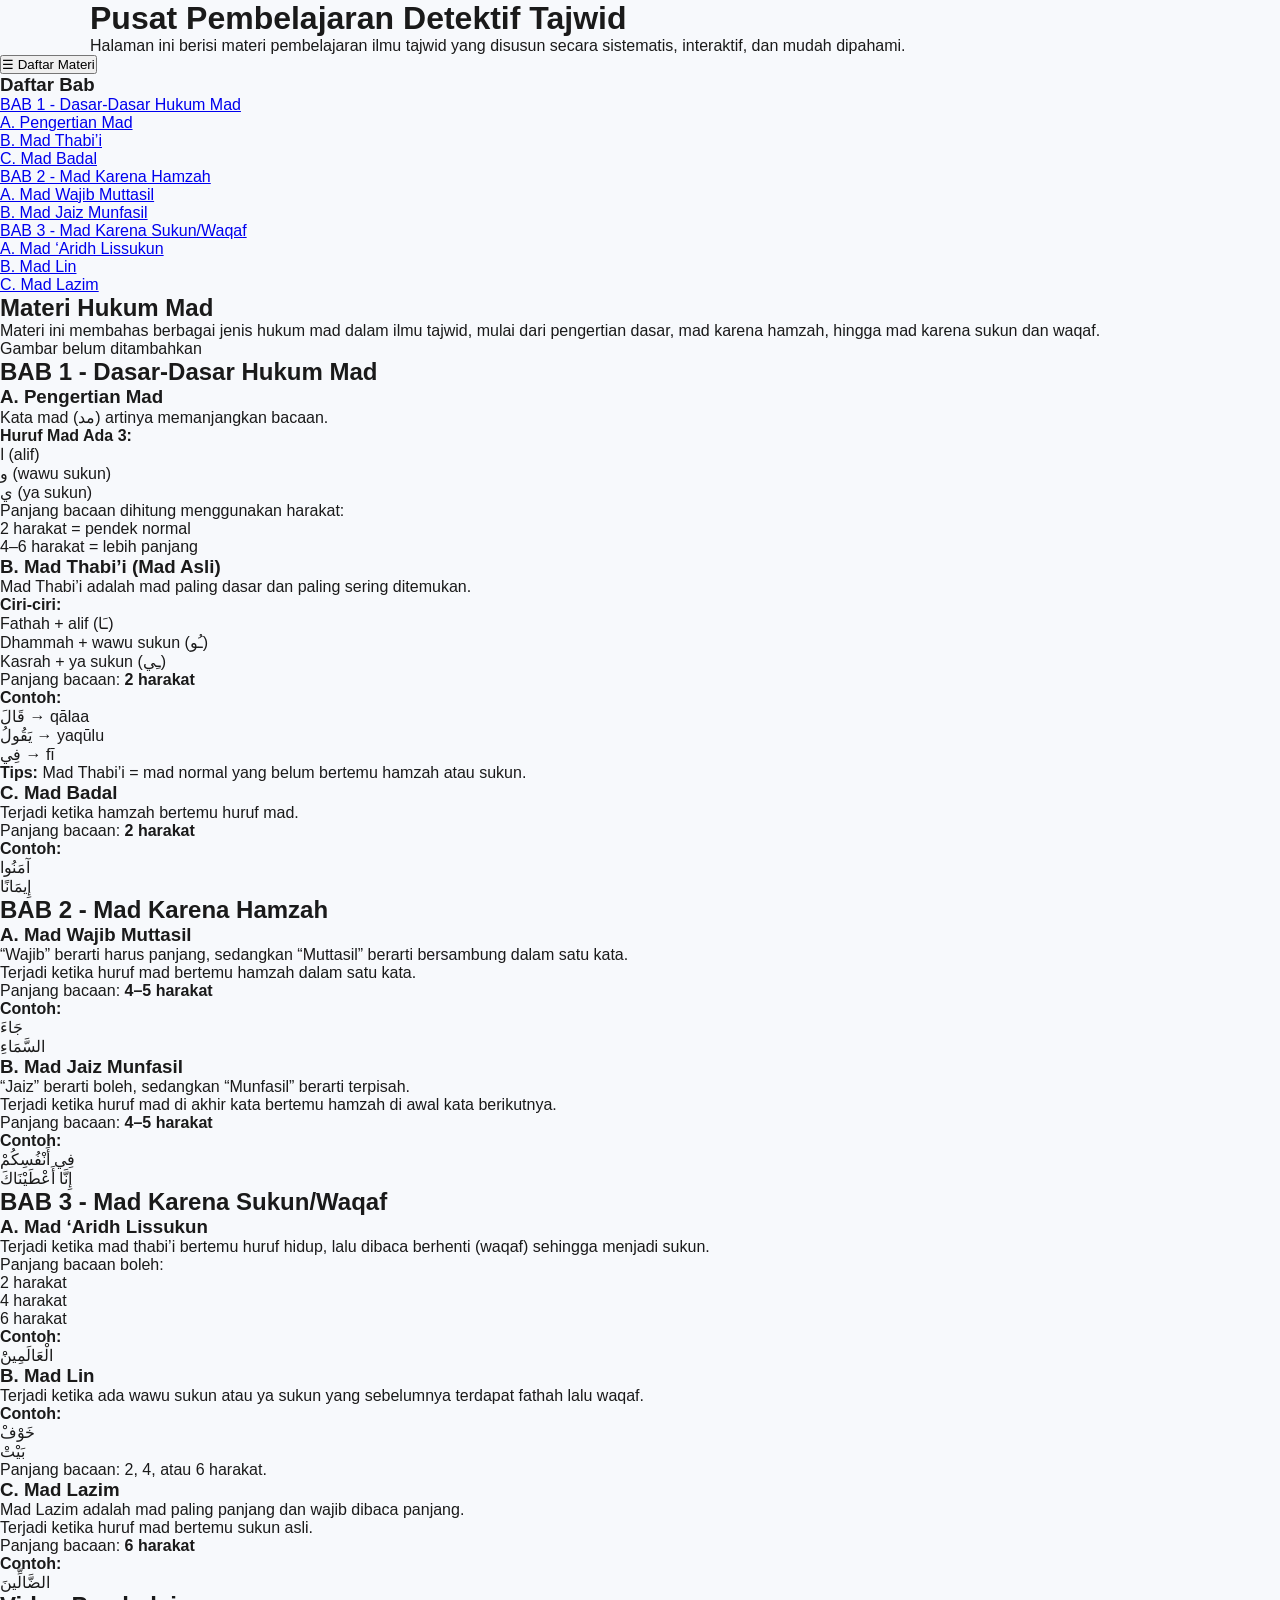
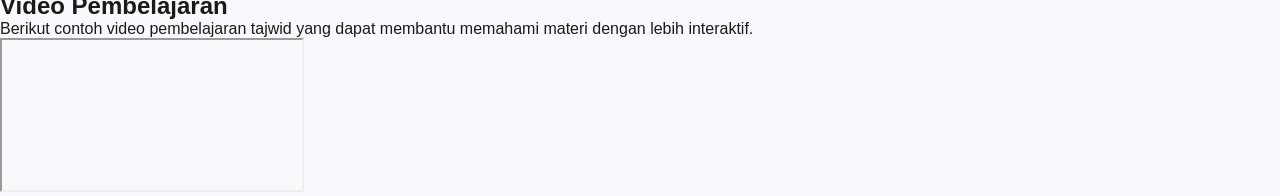
==== belajar.html @ 77e3a472 "Add files via upload" ====
<!DOCTYPE html>
<html lang="id">
<head>
    <meta charset="UTF-8">
    <meta name="viewport" content="width=device-width, initial-scale=1.0">

    <title>Pusat Pembelajaran Detektif Tajwid</title>

    <!-- Menghubungkan CSS -->
    <link rel="stylesheet" href="style.css">
</head>
<body>

<!-- ================= HEADER ================= -->
<header class="learning-header">
    <div class="container">
        <h1>Pusat Pembelajaran Detektif Tajwid</h1>
        <p>
            Halaman ini berisi materi pembelajaran ilmu tajwid yang disusun
            secara sistematis, interaktif, dan mudah dipahami.
        </p>
    </div>
</header>

<!-- ================= LAYOUT LMS ================= -->
<section class="learning-layout">

    <!-- ================= SIDEBAR ================= -->
    <aside class="sidebar" id="sidebar">

        <!-- Tombol sidebar mobile -->
        <button class="sidebar-toggle" id="sidebarToggle">
            ☰ Daftar Materi
        </button>

        <div class="sidebar-content">

            <h3>Daftar Bab</h3>

            <ul>
                <li>
                    <a href="#bab1">BAB 1 - Dasar-Dasar Hukum Mad</a>

                    <ul class="subbab">
                        <li><a href="#pengertian-mad">A. Pengertian Mad</a></li>
                        <li><a href="#mad-thabii">B. Mad Thabi’i</a></li>
                        <li><a href="#mad-badal">C. Mad Badal</a></li>
                    </ul>
                </li>

                <li>
                    <a href="#bab2">BAB 2 - Mad Karena Hamzah</a>

                    <ul class="subbab">
                        <li><a href="#mad-wajib">A. Mad Wajib Muttasil</a></li>
                        <li><a href="#mad-jaiz">B. Mad Jaiz Munfasil</a></li>
                    </ul>
                </li>

                <li>
                    <a href="#bab3">BAB 3 - Mad Karena Sukun/Waqaf</a>

                    <ul class="subbab">
                        <li><a href="#mad-aridh">A. Mad ‘Aridh Lissukun</a></li>
                        <li><a href="#mad-lin">B. Mad Lin</a></li>
                        <li><a href="#mad-lazim">C. Mad Lazim</a></li>
                    </ul>
                </li>
            </ul>

        </div>
    </aside>

    <!-- ================= KONTEN ================= -->
    <main class="learning-content">

        <!-- ================= INTRO ================= -->
        <section class="content-card">
            <h2>Materi Hukum Mad</h2>

            <p>
                Materi ini membahas berbagai jenis hukum mad dalam ilmu tajwid,
                mulai dari pengertian dasar, mad karena hamzah,
                hingga mad karena sukun dan waqaf.
            </p>

            <img
                src="https://i.ibb.co.com/tTFQFKSk/Poster-Makharijul-Huruf.png"
                alt="Belajar Huruf Hijaiyah"
                class="content-image"
                onerror="this.style.display='none'; this.nextElementSibling.style.display='flex';"
            >

            <!-- Fallback gambar -->
            <div class="image-fallback">
                Gambar belum ditambahkan
            </div>
        </section>

        <!-- ================= BAB 1 ================= -->
        <section class="content-card" id="bab1">

            <h2>BAB 1 - Dasar-Dasar Hukum Mad</h2>

            <!-- Pengertian Mad -->
            <div id="pengertian-mad">
                <h3>A. Pengertian Mad</h3>

                <p>
                    Kata mad (مد) artinya memanjangkan bacaan.
                </p>

                <h4>Huruf Mad Ada 3:</h4>

                <ul>
                    <li>ا (alif)</li>
                    <li>و (wawu sukun)</li>
                    <li>ي (ya sukun)</li>
                </ul>

                <p>
                    Panjang bacaan dihitung menggunakan harakat:
                </p>

                <ul>
                    <li>2 harakat = pendek normal</li>
                    <li>4–6 harakat = lebih panjang</li>
                </ul>
            </div>

            <!-- Mad Thabii -->
            <div id="mad-thabii">
                <h3>B. Mad Thabi’i (Mad Asli)</h3>

                <p>
                    Mad Thabi’i adalah mad paling dasar dan paling sering ditemukan.
                </p>

                <h4>Ciri-ciri:</h4>

                <ul>
                    <li>Fathah + alif (ـَا)</li>
                    <li>Dhammah + wawu sukun (ـُو)</li>
                    <li>Kasrah + ya sukun (ـِي)</li>
                </ul>

                <p>
                    Panjang bacaan: <strong>2 harakat</strong>
                </p>

                <h4>Contoh:</h4>

                <ul>
                    <li>قَالَ → qālaa</li>
                    <li>يَقُولُ → yaqūlu</li>
                    <li>فِي → fī</li>
                </ul>

                <div class="note-box">
                    <strong>Tips:</strong>
                    Mad Thabi’i = mad normal yang belum bertemu hamzah atau sukun.
                </div>
            </div>

            <!-- Mad Badal -->
            <div id="mad-badal">
                <h3>C. Mad Badal</h3>

                <p>
                    Terjadi ketika hamzah bertemu huruf mad.
                </p>

                <p>
                    Panjang bacaan: <strong>2 harakat</strong>
                </p>

                <h4>Contoh:</h4>

                <ul>
                    <li>آمَنُوا</li>
                    <li>إِيمَانًا</li>
                </ul>
            </div>

        </section>

        <!-- ================= BAB 2 ================= -->
        <section class="content-card" id="bab2">

            <h2>BAB 2 - Mad Karena Hamzah</h2>

            <!-- Mad Wajib -->
            <div id="mad-wajib">

                <h3>A. Mad Wajib Muttasil</h3>

                <p>
                    “Wajib” berarti harus panjang,
                    sedangkan “Muttasil” berarti bersambung dalam satu kata.
                </p>

                <p>
                    Terjadi ketika huruf mad bertemu hamzah dalam satu kata.
                </p>

                <p>
                    Panjang bacaan: <strong>4–5 harakat</strong>
                </p>

                <h4>Contoh:</h4>

                <ul>
                    <li>جَاءَ</li>
                    <li>السَّمَاءِ</li>
                </ul>

            </div>

            <!-- Mad Jaiz -->
            <div id="mad-jaiz">

                <h3>B. Mad Jaiz Munfasil</h3>

                <p>
                    “Jaiz” berarti boleh,
                    sedangkan “Munfasil” berarti terpisah.
                </p>

                <p>
                    Terjadi ketika huruf mad di akhir kata
                    bertemu hamzah di awal kata berikutnya.
                </p>

                <p>
                    Panjang bacaan: <strong>4–5 harakat</strong>
                </p>

                <h4>Contoh:</h4>

                <ul>
                    <li>فِي أَنْفُسِكُمْ</li>
                    <li>إِنَّا أَعْطَيْنَاكَ</li>
                </ul>

            </div>

        </section>

        <!-- ================= BAB 3 ================= -->
        <section class="content-card" id="bab3">

            <h2>BAB 3 - Mad Karena Sukun/Waqaf</h2>

            <!-- Mad Aridh -->
            <div id="mad-aridh">

                <h3>A. Mad ‘Aridh Lissukun</h3>

                <p>
                    Terjadi ketika mad thabi’i bertemu huruf hidup,
                    lalu dibaca berhenti (waqaf) sehingga menjadi sukun.
                </p>

                <p>
                    Panjang bacaan boleh:
                </p>

                <ul>
                    <li>2 harakat</li>
                    <li>4 harakat</li>
                    <li>6 harakat</li>
                </ul>

                <h4>Contoh:</h4>

                <p class="arabic-text">
                    الْعَالَمِينَْ
                </p>

            </div>

            <!-- Mad Lin -->
            <div id="mad-lin">

                <h3>B. Mad Lin</h3>

                <p>
                    Terjadi ketika ada wawu sukun atau ya sukun
                    yang sebelumnya terdapat fathah lalu waqaf.
                </p>

                <h4>Contoh:</h4>

                <ul>
                    <li>خَوْفْ</li>
                    <li>بَيْتْ</li>
                </ul>

                <p>
                    Panjang bacaan:
                    2, 4, atau 6 harakat.
                </p>

            </div>

            <!-- Mad Lazim -->
            <div id="mad-lazim">

                <h3>C. Mad Lazim</h3>

                <p>
                    Mad Lazim adalah mad paling panjang dan wajib dibaca panjang.
                </p>

                <p>
                    Terjadi ketika huruf mad bertemu sukun asli.
                </p>

                <p>
                    Panjang bacaan:
                    <strong>6 harakat</strong>
                </p>

                <h4>Contoh:</h4>

                <p class="arabic-text">
                    الضَّالِّينَ
                </p>

            </div>

        </section>

        <!-- ================= VIDEO ================= -->
        <section class="content-card">

            <h2>Video Pembelajaran</h2>

            <p>
                Berikut contoh video pembelajaran tajwid
                yang dapat membantu memahami materi dengan lebih interaktif.
            </p>

            <div class="video-wrapper">
                <iframe
                    src="https://www.youtube.com/embed/4powvv57gdY"
                    title="Video Pembelajaran Tajwid"
                    allowfullscreen>
                </iframe>
            </div>

        </section>

    </main>

</section>

<!-- ================= SCRIPT ================= -->
<script>

    // ================= SIDEBAR MOBILE =================
    const sidebarToggle = document.getElementById("sidebarToggle");
    const sidebar = document.getElementById("sidebar");

    sidebarToggle.addEventListener("click", function () {
        sidebar.classList.toggle("active");
    });

    // ================= SMOOTH SCROLL =================
    document.querySelectorAll('a[href^="#"]').forEach(link => {

        link.addEventListener("click", function (e) {

            e.preventDefault();

            const target = document.querySelector(this.getAttribute("href"));

            target.scrollIntoView({
                behavior: "smooth"
            });

        });

    });

</script>

</body>
</html>
---- style.css ----
/* ===== VARIABEL WARNA ===== */
:root {
    --primary: #0F2A44;
    --secondary: #2F80ED;
    --accent: #F2C94C;
    --bg: #F7F9FC;
    --card: #FFFFFF;
    --text: #1A1A1A;
    --text-light: #6B7280;
}

/* ===== RESET ===== */
* {
    margin: 0;
    padding: 0;
    box-sizing: border-box;
}

body {
    font-family: sans-serif;
    background: var(--bg);
    color: var(--text);
}

/* ===== CONTAINER ===== */
.container {
    width: 90%;
    max-width: 1100px;
    margin: auto;
}

/* ===== NAVBAR ===== */
.navbar {
    background: var(--card);
    position: sticky;
    top: 0;
    box-shadow: 0 2px 5px rgba(0,0,0,0.1);
}

.nav-container {
    display: flex;
    justify-content: space-between;
    align-items: center;
    padding: 15px 0;
}

.nav-menu {
    display: flex;
    gap: 20px;
}

.nav-menu a {
    text-decoration: none;
    color: var(--text);
}

.hamburger {
    display: none;
    cursor: pointer;
}

/* ===== HERO ===== */
.hero {
    display: flex;
    gap: 40px;
    align-items: center;
    padding: 50px 0;
}

.hero img {
    width: 100%;
    border-radius: 10px;
    object-fit: cover;
}

.img-fallback {
    display: none;
    background: #ccc;
    height: 200px;
    align-items: center;
    justify-content: center;
}

/* ===== BUTTON ===== */
.btn {
    background: var(--secondary);
    color: white;
    padding: 10px 20px;
    border-radius: 6px;
    text-decoration: none;
    display: inline-block;
}

.btn:hover {
    background: var(--primary);
}

/* ===== SECTION ===== */
.section {
    padding: 50px 0;
}

.alt {
    background: var(--card);
}

/* ===== CARD ===== */
.card-grid {
    display: grid;
    grid-template-columns: repeat(auto-fit, minmax(200px,1fr));
    gap: 20px;
    margin-top: 20px;
}

.card {
    background: var(--card);
    padding: 20px;
    border-radius: 10px;
    box-shadow: 0 2px 6px rgba(0,0,0,0.1);
}

/* ===== TEAM ===== */
.team img {
    width: 80px;
    height: 80px;
    border-radius: 50%;
    object-fit: cover;
}

/* ===== FOOTER ===== */
footer {
    text-align: center;
    padding: 20px;
    background: var(--primary);
    color: white;
}

/* ===== RESPONSIVE ===== */
@media(max-width:768px){
    .hero {
        flex-direction: column;
    }

    .nav-menu {
        display: none;
        flex-direction: column;
    }

    .nav-menu.active {
        display: flex;
    }

    .hamburger {
        display: block;
    }
}
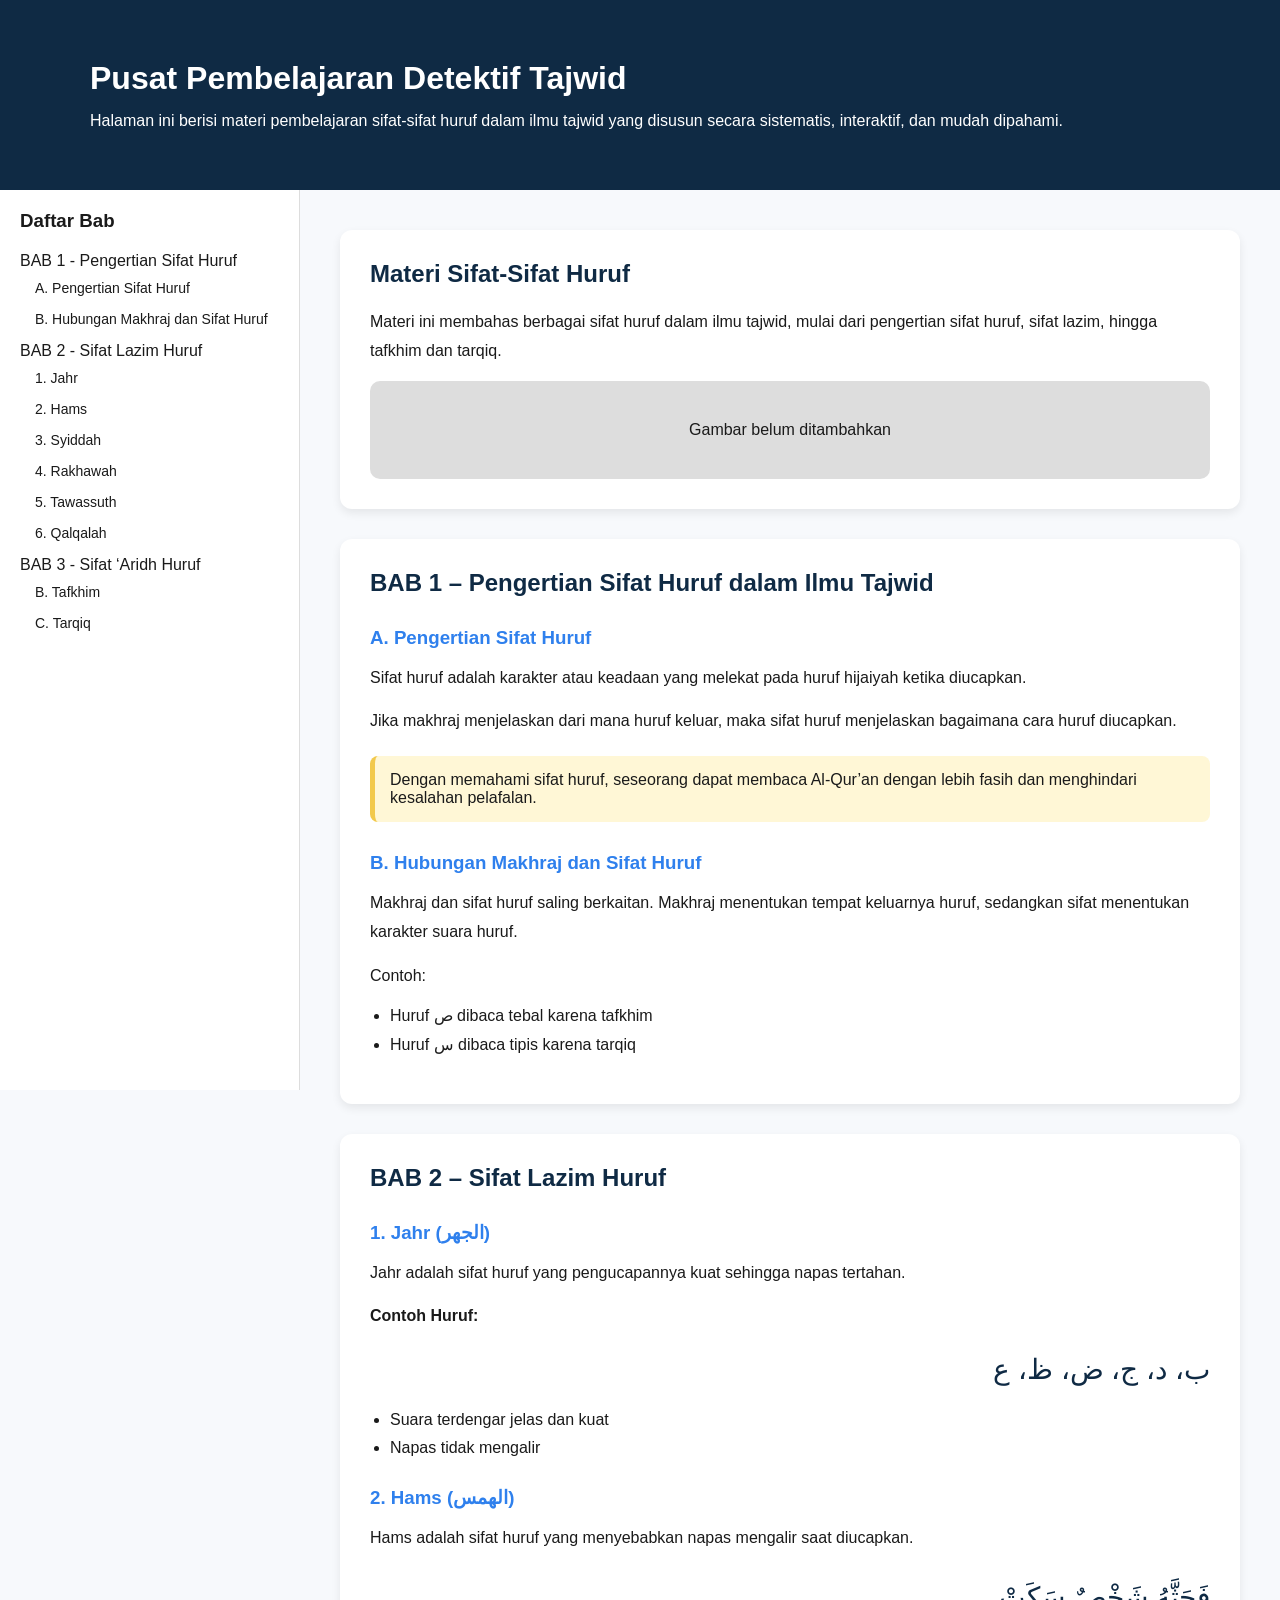
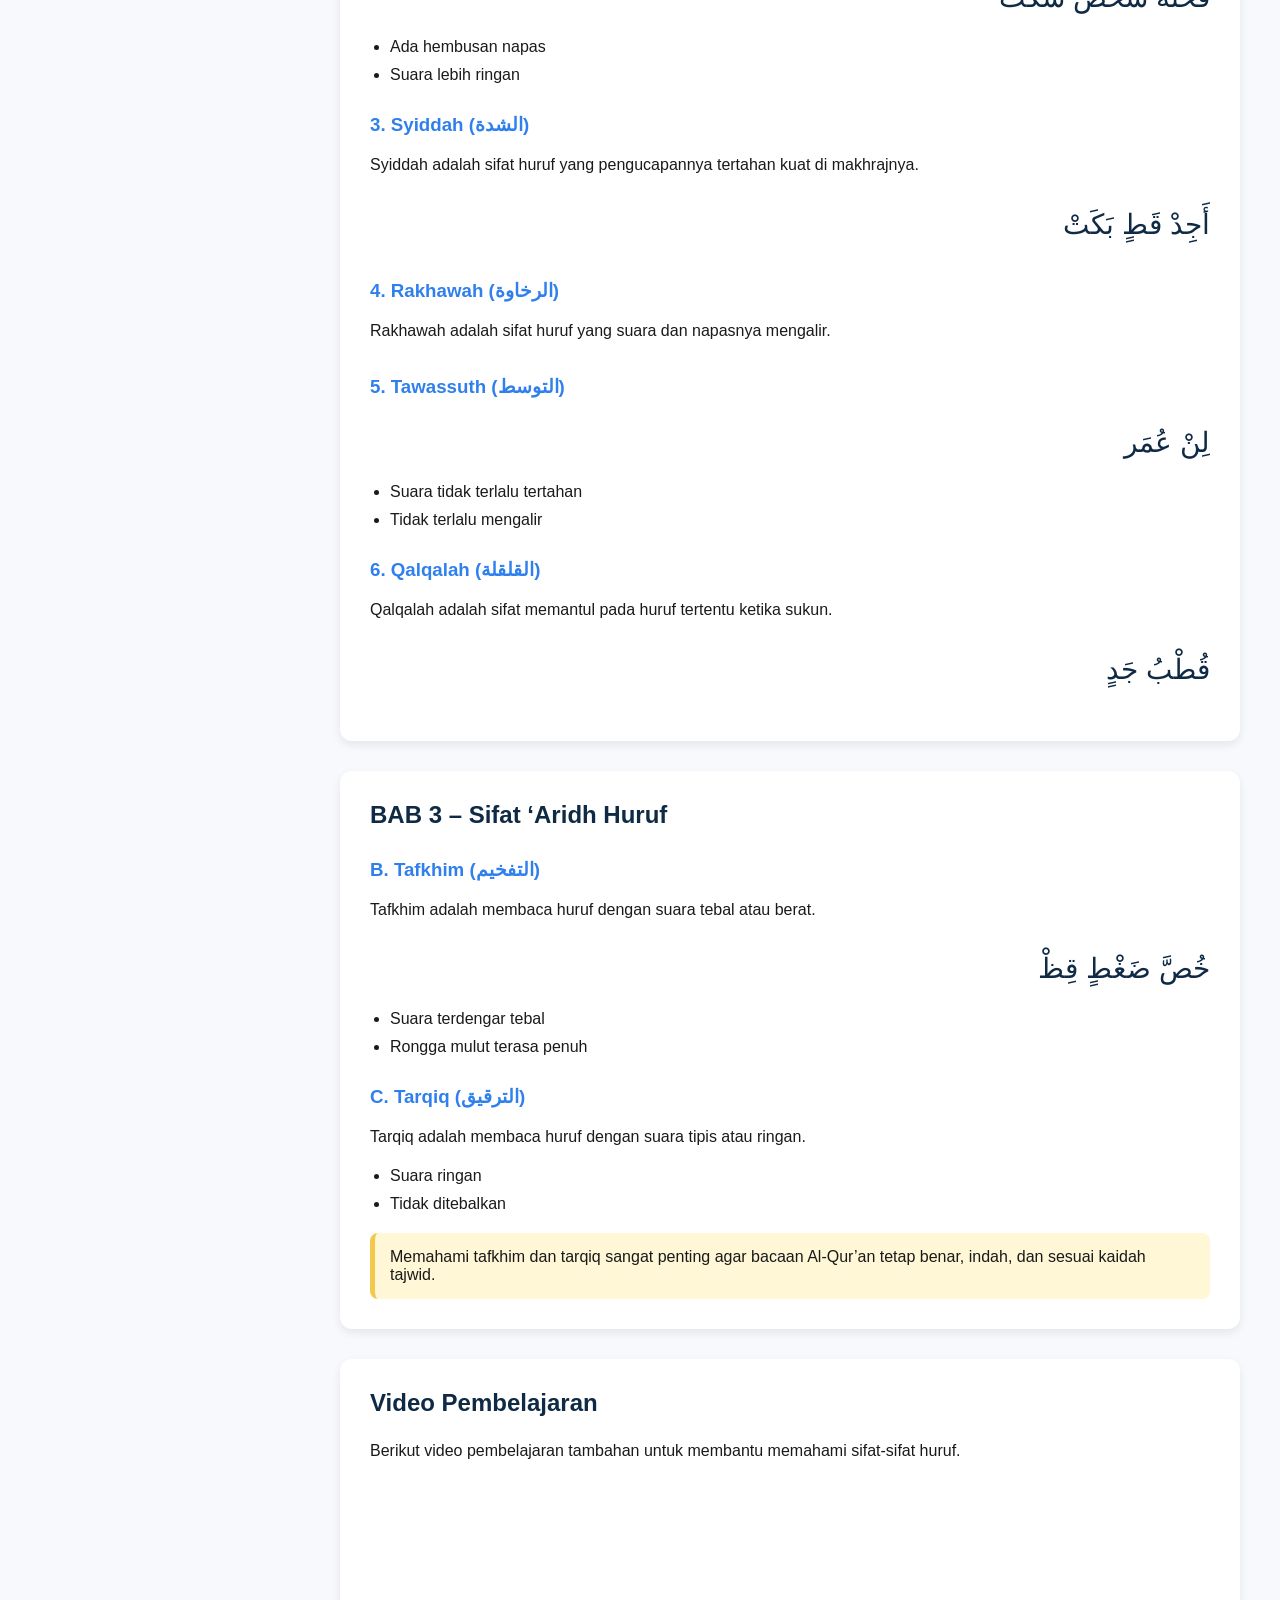
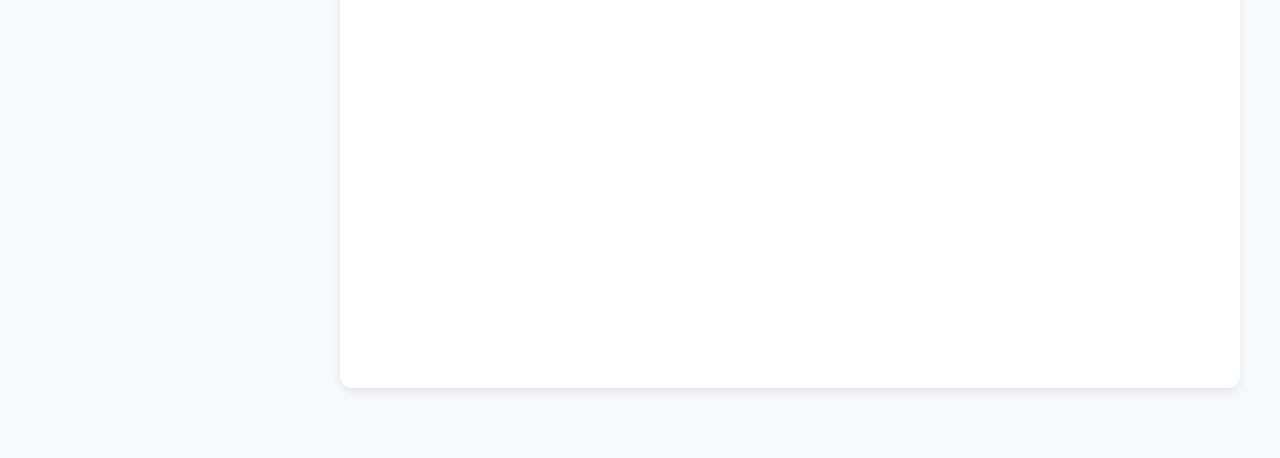
==== commit fffaca4e: "Add files via upload" ====
--- a/belajar.html
+++ b/belajar.html
@@ -6,29 +6,250 @@
 
     <title>Pusat Pembelajaran Detektif Tajwid</title>
 
-    <!-- Menghubungkan CSS -->
+    <!-- CSS Utama -->
     <link rel="stylesheet" href="style.css">
+
+    <style>
+
+        /* ================= LMS LAYOUT ================= */
+
+        .learning-header{
+            background: var(--primary);
+            color: white;
+            padding: 60px 20px;
+        }
+
+        .learning-header h1{
+            margin-bottom: 15px;
+        }
+
+        .learning-layout{
+            display: flex;
+            min-height: 100vh;
+        }
+
+        /* ================= SIDEBAR ================= */
+
+        .sidebar{
+            width: 300px;
+            background: var(--card);
+            border-right: 1px solid #ddd;
+            padding: 20px;
+            position: sticky;
+            top: 0;
+            height: 100vh;
+            overflow-y: auto;
+        }
+
+        .sidebar h3{
+            margin-bottom: 20px;
+        }
+
+        .sidebar ul{
+            list-style: none;
+        }
+
+        .sidebar ul li{
+            margin-bottom: 15px;
+        }
+
+        .sidebar a{
+            text-decoration: none;
+            color: var(--text);
+            transition: 0.3s;
+        }
+
+        .sidebar a:hover{
+            color: var(--secondary);
+        }
+
+        .subbab{
+            margin-top: 10px;
+            margin-left: 15px;
+        }
+
+        .subbab li{
+            margin-bottom: 8px;
+            font-size: 14px;
+        }
+
+        /* ================= CONTENT ================= */
+
+        .learning-content{
+            flex: 1;
+            padding: 40px;
+        }
+
+        .content-card{
+            background: var(--card);
+            padding: 30px;
+            border-radius: 12px;
+            margin-bottom: 30px;
+            box-shadow: 0 4px 10px rgba(0,0,0,0.08);
+        }
+
+        .content-card h2{
+            margin-bottom: 20px;
+            color: var(--primary);
+        }
+
+        .content-card h3{
+            margin-top: 30px;
+            margin-bottom: 15px;
+            color: var(--secondary);
+        }
+
+        .content-card h4{
+            margin-top: 20px;
+            margin-bottom: 10px;
+        }
+
+        .content-card p{
+            line-height: 1.8;
+            margin-bottom: 15px;
+        }
+
+        .content-card ul{
+            margin-left: 20px;
+            margin-bottom: 20px;
+        }
+
+        .content-card li{
+            margin-bottom: 10px;
+        }
+
+        /* ================= BOX CATATAN ================= */
+
+        .note-box{
+            background: #fff7d6;
+            border-left: 5px solid var(--accent);
+            padding: 15px;
+            border-radius: 8px;
+            margin-top: 20px;
+        }
+
+        /* ================= ARABIC TEXT ================= */
+
+        .arabic-text{
+            font-size: 28px;
+            direction: rtl;
+            text-align: right;
+            margin: 20px 0;
+            color: var(--primary);
+        }
+
+        /* ================= IMAGE ================= */
+
+        .content-image{
+            width: 100%;
+            border-radius: 12px;
+            margin-top: 20px;
+            object-fit: cover;
+            max-height: 400px;
+        }
+
+        .image-fallback{
+            display: none;
+            background: #ddd;
+            padding: 40px;
+            border-radius: 10px;
+            justify-content: center;
+            align-items: center;
+            text-align: center;
+        }
+
+        /* ================= VIDEO ================= */
+
+        .video-wrapper{
+            position: relative;
+            width: 100%;
+            padding-top: 56.25%;
+            border-radius: 12px;
+            overflow: hidden;
+            margin-top: 20px;
+        }
+
+        .video-wrapper iframe{
+            position: absolute;
+            top:0;
+            left:0;
+            width:100%;
+            height:100%;
+            border:none;
+        }
+
+        /* ================= MOBILE ================= */
+
+        .sidebar-toggle{
+            display: none;
+            background: var(--secondary);
+            color: white;
+            border: none;
+            padding: 10px 15px;
+            border-radius: 8px;
+            margin-bottom: 20px;
+            cursor: pointer;
+        }
+
+        @media(max-width: 900px){
+
+            .learning-layout{
+                flex-direction: column;
+            }
+
+            .sidebar{
+                width: 100%;
+                height: auto;
+                position: relative;
+                border-right: none;
+                border-bottom: 1px solid #ddd;
+            }
+
+            .learning-content{
+                padding: 20px;
+            }
+
+            .sidebar-toggle{
+                display: block;
+            }
+
+            .sidebar-content{
+                display: none;
+            }
+
+            .sidebar.active .sidebar-content{
+                display: block;
+            }
+        }
+
+    </style>
 </head>
 <body>
 
 <!-- ================= HEADER ================= -->
+
 <header class="learning-header">
     <div class="container">
+
         <h1>Pusat Pembelajaran Detektif Tajwid</h1>
+
         <p>
-            Halaman ini berisi materi pembelajaran ilmu tajwid yang disusun
-            secara sistematis, interaktif, dan mudah dipahami.
+            Halaman ini berisi materi pembelajaran sifat-sifat huruf
+            dalam ilmu tajwid yang disusun secara sistematis,
+            interaktif, dan mudah dipahami.
         </p>
+
     </div>
 </header>
 
 <!-- ================= LAYOUT LMS ================= -->
+
 <section class="learning-layout">
 
     <!-- ================= SIDEBAR ================= -->
+
     <aside class="sidebar" id="sidebar">
 
-        <!-- Tombol sidebar mobile -->
         <button class="sidebar-toggle" id="sidebarToggle">
             ☰ Daftar Materi
         </button>
@@ -38,50 +259,58 @@
             <h3>Daftar Bab</h3>
 
             <ul>
+
                 <li>
-                    <a href="#bab1">BAB 1 - Dasar-Dasar Hukum Mad</a>
+                    <a href="#bab1">BAB 1 - Pengertian Sifat Huruf</a>
 
                     <ul class="subbab">
-                        <li><a href="#pengertian-mad">A. Pengertian Mad</a></li>
-                        <li><a href="#mad-thabii">B. Mad Thabi’i</a></li>
-                        <li><a href="#mad-badal">C. Mad Badal</a></li>
+                        <li><a href="#pengertian">A. Pengertian Sifat Huruf</a></li>
+                        <li><a href="#hubungan">B. Hubungan Makhraj dan Sifat Huruf</a></li>
                     </ul>
                 </li>
 
                 <li>
-                    <a href="#bab2">BAB 2 - Mad Karena Hamzah</a>
+                    <a href="#bab2">BAB 2 - Sifat Lazim Huruf</a>
 
                     <ul class="subbab">
-                        <li><a href="#mad-wajib">A. Mad Wajib Muttasil</a></li>
-                        <li><a href="#mad-jaiz">B. Mad Jaiz Munfasil</a></li>
+                        <li><a href="#jahr">1. Jahr</a></li>
+                        <li><a href="#hams">2. Hams</a></li>
+                        <li><a href="#syiddah">3. Syiddah</a></li>
+                        <li><a href="#rakhawah">4. Rakhawah</a></li>
+                        <li><a href="#tawassuth">5. Tawassuth</a></li>
+                        <li><a href="#qalqalah">6. Qalqalah</a></li>
                     </ul>
                 </li>
 
                 <li>
-                    <a href="#bab3">BAB 3 - Mad Karena Sukun/Waqaf</a>
+                    <a href="#bab3">BAB 3 - Sifat ‘Aridh Huruf</a>
 
                     <ul class="subbab">
-                        <li><a href="#mad-aridh">A. Mad ‘Aridh Lissukun</a></li>
-                        <li><a href="#mad-lin">B. Mad Lin</a></li>
-                        <li><a href="#mad-lazim">C. Mad Lazim</a></li>
+                        <li><a href="#tafkhim">B. Tafkhim</a></li>
+                        <li><a href="#tarqiq">C. Tarqiq</a></li>
                     </ul>
                 </li>
+
             </ul>
 
         </div>
+
     </aside>
 
-    <!-- ================= KONTEN ================= -->
+    <!-- ================= MAIN CONTENT ================= -->
+
     <main class="learning-content">
 
         <!-- ================= INTRO ================= -->
+
         <section class="content-card">
-            <h2>Materi Hukum Mad</h2>
+
+            <h2>Materi Sifat-Sifat Huruf</h2>
 
             <p>
-                Materi ini membahas berbagai jenis hukum mad dalam ilmu tajwid,
-                mulai dari pengertian dasar, mad karena hamzah,
-                hingga mad karena sukun dan waqaf.
+                Materi ini membahas berbagai sifat huruf dalam ilmu tajwid,
+                mulai dari pengertian sifat huruf,
+                sifat lazim, hingga tafkhim dan tarqiq.
             </p>
 
             <img
@@ -91,262 +320,227 @@
                 onerror="this.style.display='none'; this.nextElementSibling.style.display='flex';"
             >
 
-            <!-- Fallback gambar -->
             <div class="image-fallback">
                 Gambar belum ditambahkan
             </div>
+
         </section>
 
         <!-- ================= BAB 1 ================= -->
+
         <section class="content-card" id="bab1">
 
-            <h2>BAB 1 - Dasar-Dasar Hukum Mad</h2>
-
-            <!-- Pengertian Mad -->
-            <div id="pengertian-mad">
-                <h3>A. Pengertian Mad</h3>
-
-                <p>
-                    Kata mad (مد) artinya memanjangkan bacaan.
-                </p>
-
-                <h4>Huruf Mad Ada 3:</h4>
+            <h2>BAB 1 – Pengertian Sifat Huruf dalam Ilmu Tajwid</h2>
+
+            <div id="pengertian">
+
+                <h3>A. Pengertian Sifat Huruf</h3>
+
+                <p>
+                    Sifat huruf adalah karakter atau keadaan
+                    yang melekat pada huruf hijaiyah ketika diucapkan.
+                </p>
+
+                <p>
+                    Jika makhraj menjelaskan dari mana huruf keluar,
+                    maka sifat huruf menjelaskan bagaimana cara huruf diucapkan.
+                </p>
+
+                <div class="note-box">
+                    Dengan memahami sifat huruf,
+                    seseorang dapat membaca Al-Qur’an dengan lebih fasih
+                    dan menghindari kesalahan pelafalan.
+                </div>
+
+            </div>
+
+            <div id="hubungan">
+
+                <h3>B. Hubungan Makhraj dan Sifat Huruf</h3>
+
+                <p>
+                    Makhraj dan sifat huruf saling berkaitan.
+                    Makhraj menentukan tempat keluarnya huruf,
+                    sedangkan sifat menentukan karakter suara huruf.
+                </p>
+
+                <p>
+                    Contoh:
+                </p>
 
                 <ul>
-                    <li>ا (alif)</li>
-                    <li>و (wawu sukun)</li>
-                    <li>ي (ya sukun)</li>
+                    <li>Huruf ص dibaca tebal karena tafkhim</li>
+                    <li>Huruf س dibaca tipis karena tarqiq</li>
                 </ul>
 
-                <p>
-                    Panjang bacaan dihitung menggunakan harakat:
+            </div>
+
+        </section>
+
+        <!-- ================= BAB 2 ================= -->
+
+        <section class="content-card" id="bab2">
+
+            <h2>BAB 2 – Sifat Lazim Huruf</h2>
+
+            <div id="jahr">
+                <h3>1. Jahr (الجهر)</h3>
+
+                <p>
+                    Jahr adalah sifat huruf yang pengucapannya kuat
+                    sehingga napas tertahan.
+                </p>
+
+                <h4>Contoh Huruf:</h4>
+
+                <p class="arabic-text">
+                    ب، د، ج، ض، ظ، ع
                 </p>
 
                 <ul>
-                    <li>2 harakat = pendek normal</li>
-                    <li>4–6 harakat = lebih panjang</li>
+                    <li>Suara terdengar jelas dan kuat</li>
+                    <li>Napas tidak mengalir</li>
                 </ul>
             </div>
 
-            <!-- Mad Thabii -->
-            <div id="mad-thabii">
-                <h3>B. Mad Thabi’i (Mad Asli)</h3>
-
-                <p>
-                    Mad Thabi’i adalah mad paling dasar dan paling sering ditemukan.
-                </p>
-
-                <h4>Ciri-ciri:</h4>
+            <div id="hams">
+                <h3>2. Hams (الهمس)</h3>
+
+                <p>
+                    Hams adalah sifat huruf yang menyebabkan
+                    napas mengalir saat diucapkan.
+                </p>
+
+                <p class="arabic-text">
+                    فَحَثَّهُ شَخْصٌ سَكَتْ
+                </p>
 
                 <ul>
-                    <li>Fathah + alif (ـَا)</li>
-                    <li>Dhammah + wawu sukun (ـُو)</li>
-                    <li>Kasrah + ya sukun (ـِي)</li>
+                    <li>Ada hembusan napas</li>
+                    <li>Suara lebih ringan</li>
                 </ul>
-
-                <p>
-                    Panjang bacaan: <strong>2 harakat</strong>
-                </p>
-
-                <h4>Contoh:</h4>
+            </div>
+
+            <div id="syiddah">
+                <h3>3. Syiddah (الشدة)</h3>
+
+                <p>
+                    Syiddah adalah sifat huruf
+                    yang pengucapannya tertahan kuat di makhrajnya.
+                </p>
+
+                <p class="arabic-text">
+                    أَجِدْ قَطٍ بَكَتْ
+                </p>
+            </div>
+
+            <div id="rakhawah">
+                <h3>4. Rakhawah (الرخاوة)</h3>
+
+                <p>
+                    Rakhawah adalah sifat huruf
+                    yang suara dan napasnya mengalir.
+                </p>
+            </div>
+
+            <div id="tawassuth">
+                <h3>5. Tawassuth (التوسط)</h3>
+
+                <p class="arabic-text">
+                    لِنْ عُمَر
+                </p>
 
                 <ul>
-                    <li>قَالَ → qālaa</li>
-                    <li>يَقُولُ → yaqūlu</li>
-                    <li>فِي → fī</li>
+                    <li>Suara tidak terlalu tertahan</li>
+                    <li>Tidak terlalu mengalir</li>
                 </ul>
-
-                <div class="note-box">
-                    <strong>Tips:</strong>
-                    Mad Thabi’i = mad normal yang belum bertemu hamzah atau sukun.
-                </div>
-            </div>
-
-            <!-- Mad Badal -->
-            <div id="mad-badal">
-                <h3>C. Mad Badal</h3>
-
-                <p>
-                    Terjadi ketika hamzah bertemu huruf mad.
-                </p>
-
-                <p>
-                    Panjang bacaan: <strong>2 harakat</strong>
-                </p>
-
-                <h4>Contoh:</h4>
+            </div>
+
+            <div id="qalqalah">
+                <h3>6. Qalqalah (القلقلة)</h3>
+
+                <p>
+                    Qalqalah adalah sifat memantul
+                    pada huruf tertentu ketika sukun.
+                </p>
+
+                <p class="arabic-text">
+                    قُطْبُ جَدٍ
+                </p>
+
+            </div>
+
+        </section>
+
+        <!-- ================= BAB 3 ================= -->
+
+        <section class="content-card" id="bab3">
+
+            <h2>BAB 3 – Sifat ‘Aridh Huruf</h2>
+
+            <div id="tafkhim">
+
+                <h3>B. Tafkhim (التفخيم)</h3>
+
+                <p>
+                    Tafkhim adalah membaca huruf
+                    dengan suara tebal atau berat.
+                </p>
+
+                <p class="arabic-text">
+                    خُصَّ ضَغْطٍ قِظْ
+                </p>
 
                 <ul>
-                    <li>آمَنُوا</li>
-                    <li>إِيمَانًا</li>
+                    <li>Suara terdengar tebal</li>
+                    <li>Rongga mulut terasa penuh</li>
                 </ul>
+
+            </div>
+
+            <div id="tarqiq">
+
+                <h3>C. Tarqiq (الترقيق)</h3>
+
+                <p>
+                    Tarqiq adalah membaca huruf
+                    dengan suara tipis atau ringan.
+                </p>
+
+                <ul>
+                    <li>Suara ringan</li>
+                    <li>Tidak ditebalkan</li>
+                </ul>
+
+            </div>
+
+            <div class="note-box">
+                Memahami tafkhim dan tarqiq sangat penting
+                agar bacaan Al-Qur’an tetap benar,
+                indah, dan sesuai kaidah tajwid.
             </div>
 
         </section>
 
-        <!-- ================= BAB 2 ================= -->
-        <section class="content-card" id="bab2">
-
-            <h2>BAB 2 - Mad Karena Hamzah</h2>
-
-            <!-- Mad Wajib -->
-            <div id="mad-wajib">
-
-                <h3>A. Mad Wajib Muttasil</h3>
-
-                <p>
-                    “Wajib” berarti harus panjang,
-                    sedangkan “Muttasil” berarti bersambung dalam satu kata.
-                </p>
-
-                <p>
-                    Terjadi ketika huruf mad bertemu hamzah dalam satu kata.
-                </p>
-
-                <p>
-                    Panjang bacaan: <strong>4–5 harakat</strong>
-                </p>
-
-                <h4>Contoh:</h4>
-
-                <ul>
-                    <li>جَاءَ</li>
-                    <li>السَّمَاءِ</li>
-                </ul>
-
-            </div>
-
-            <!-- Mad Jaiz -->
-            <div id="mad-jaiz">
-
-                <h3>B. Mad Jaiz Munfasil</h3>
-
-                <p>
-                    “Jaiz” berarti boleh,
-                    sedangkan “Munfasil” berarti terpisah.
-                </p>
-
-                <p>
-                    Terjadi ketika huruf mad di akhir kata
-                    bertemu hamzah di awal kata berikutnya.
-                </p>
-
-                <p>
-                    Panjang bacaan: <strong>4–5 harakat</strong>
-                </p>
-
-                <h4>Contoh:</h4>
-
-                <ul>
-                    <li>فِي أَنْفُسِكُمْ</li>
-                    <li>إِنَّا أَعْطَيْنَاكَ</li>
-                </ul>
-
-            </div>
-
-        </section>
-
-        <!-- ================= BAB 3 ================= -->
-        <section class="content-card" id="bab3">
-
-            <h2>BAB 3 - Mad Karena Sukun/Waqaf</h2>
-
-            <!-- Mad Aridh -->
-            <div id="mad-aridh">
-
-                <h3>A. Mad ‘Aridh Lissukun</h3>
-
-                <p>
-                    Terjadi ketika mad thabi’i bertemu huruf hidup,
-                    lalu dibaca berhenti (waqaf) sehingga menjadi sukun.
-                </p>
-
-                <p>
-                    Panjang bacaan boleh:
-                </p>
-
-                <ul>
-                    <li>2 harakat</li>
-                    <li>4 harakat</li>
-                    <li>6 harakat</li>
-                </ul>
-
-                <h4>Contoh:</h4>
-
-                <p class="arabic-text">
-                    الْعَالَمِينَْ
-                </p>
-
-            </div>
-
-            <!-- Mad Lin -->
-            <div id="mad-lin">
-
-                <h3>B. Mad Lin</h3>
-
-                <p>
-                    Terjadi ketika ada wawu sukun atau ya sukun
-                    yang sebelumnya terdapat fathah lalu waqaf.
-                </p>
-
-                <h4>Contoh:</h4>
-
-                <ul>
-                    <li>خَوْفْ</li>
-                    <li>بَيْتْ</li>
-                </ul>
-
-                <p>
-                    Panjang bacaan:
-                    2, 4, atau 6 harakat.
-                </p>
-
-            </div>
-
-            <!-- Mad Lazim -->
-            <div id="mad-lazim">
-
-                <h3>C. Mad Lazim</h3>
-
-                <p>
-                    Mad Lazim adalah mad paling panjang dan wajib dibaca panjang.
-                </p>
-
-                <p>
-                    Terjadi ketika huruf mad bertemu sukun asli.
-                </p>
-
-                <p>
-                    Panjang bacaan:
-                    <strong>6 harakat</strong>
-                </p>
-
-                <h4>Contoh:</h4>
-
-                <p class="arabic-text">
-                    الضَّالِّينَ
-                </p>
-
-            </div>
-
-        </section>
-
         <!-- ================= VIDEO ================= -->
+
         <section class="content-card">
 
             <h2>Video Pembelajaran</h2>
 
             <p>
-                Berikut contoh video pembelajaran tajwid
-                yang dapat membantu memahami materi dengan lebih interaktif.
+                Berikut video pembelajaran tambahan
+                untuk membantu memahami sifat-sifat huruf.
             </p>
 
             <div class="video-wrapper">
+
                 <iframe
                     src="https://www.youtube.com/embed/4powvv57gdY"
-                    title="Video Pembelajaran Tajwid"
+                    title="Video Pembelajaran"
                     allowfullscreen>
                 </iframe>
+
             </div>
 
         </section>
@@ -356,20 +550,25 @@
 </section>
 
 <!-- ================= SCRIPT ================= -->
+
 <script>
 
-    // ================= SIDEBAR MOBILE =================
+    // ================= TOGGLE SIDEBAR MOBILE =================
+
     const sidebarToggle = document.getElementById("sidebarToggle");
     const sidebar = document.getElementById("sidebar");
 
-    sidebarToggle.addEventListener("click", function () {
+    sidebarToggle.addEventListener("click", function(){
+
         sidebar.classList.toggle("active");
+
     });
 
     // ================= SMOOTH SCROLL =================
+
     document.querySelectorAll('a[href^="#"]').forEach(link => {
 
-        link.addEventListener("click", function (e) {
+        link.addEventListener("click", function(e){
 
             e.preventDefault();
 
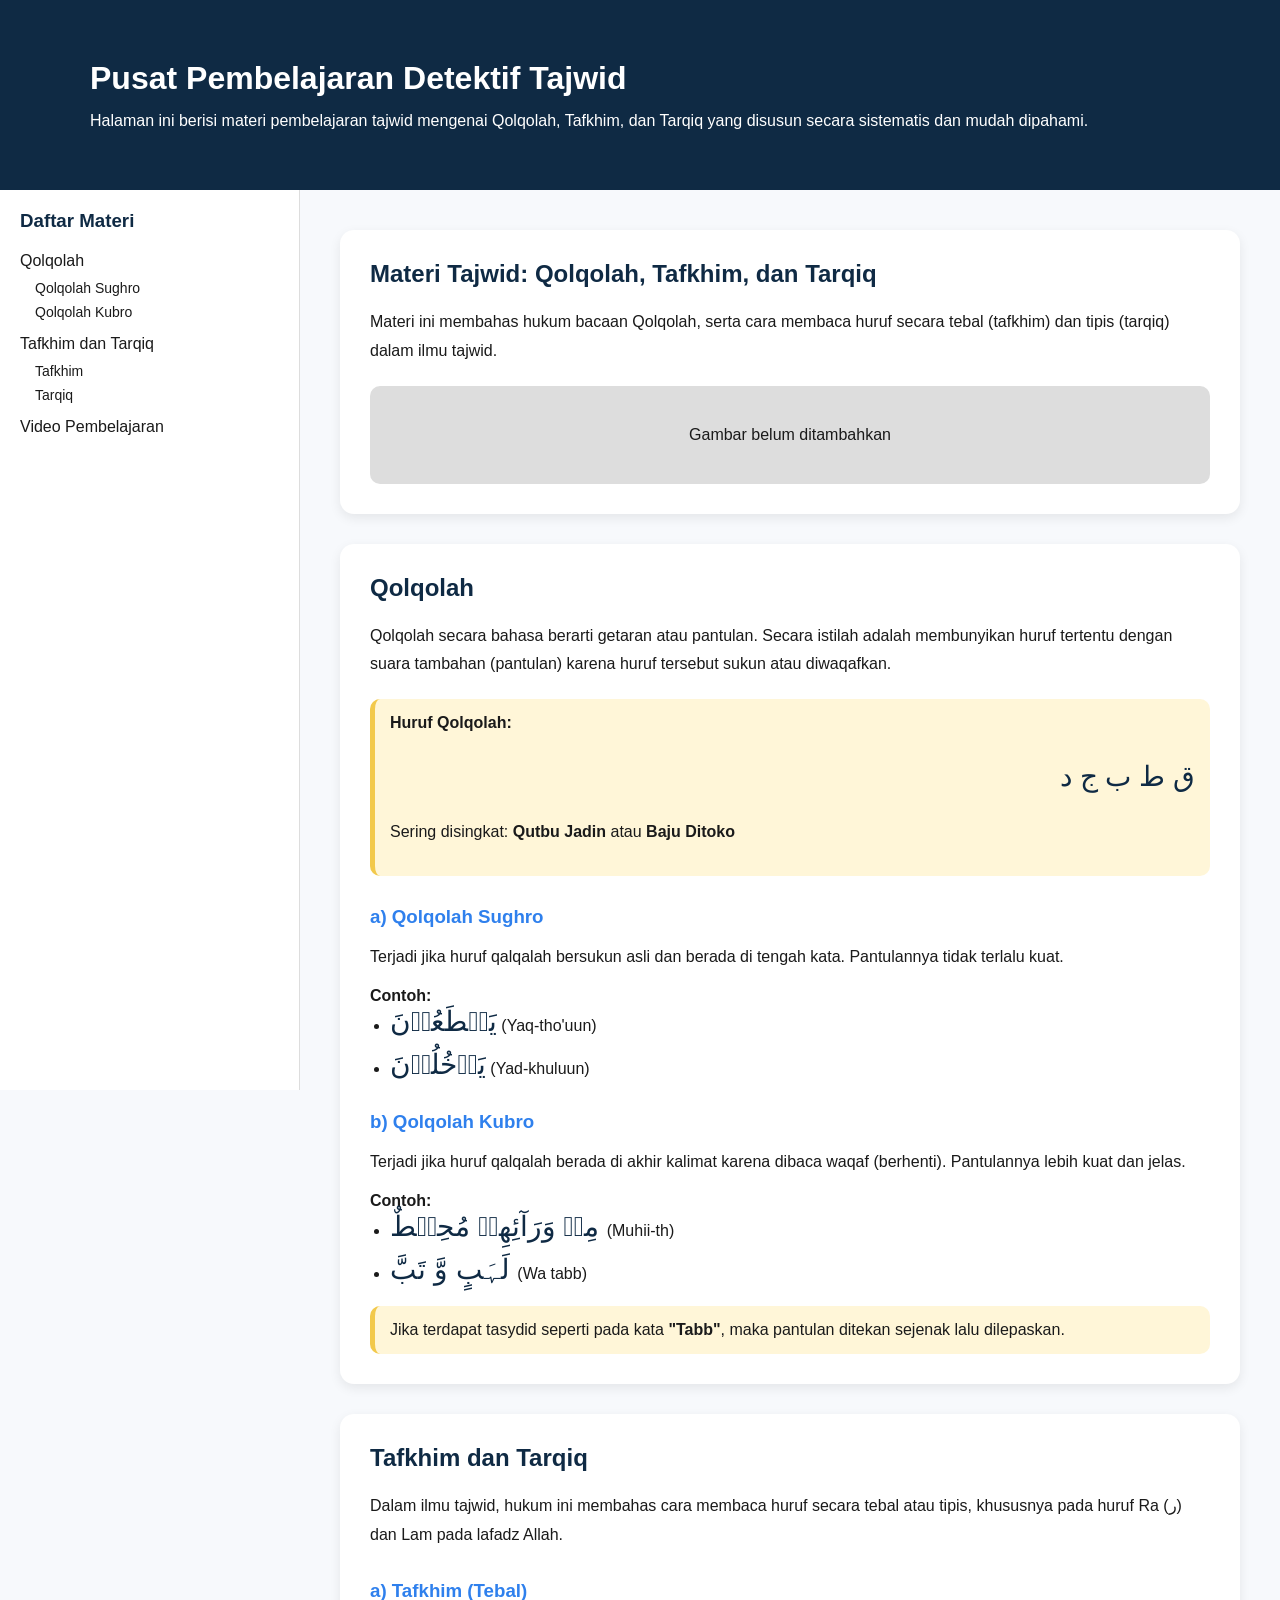
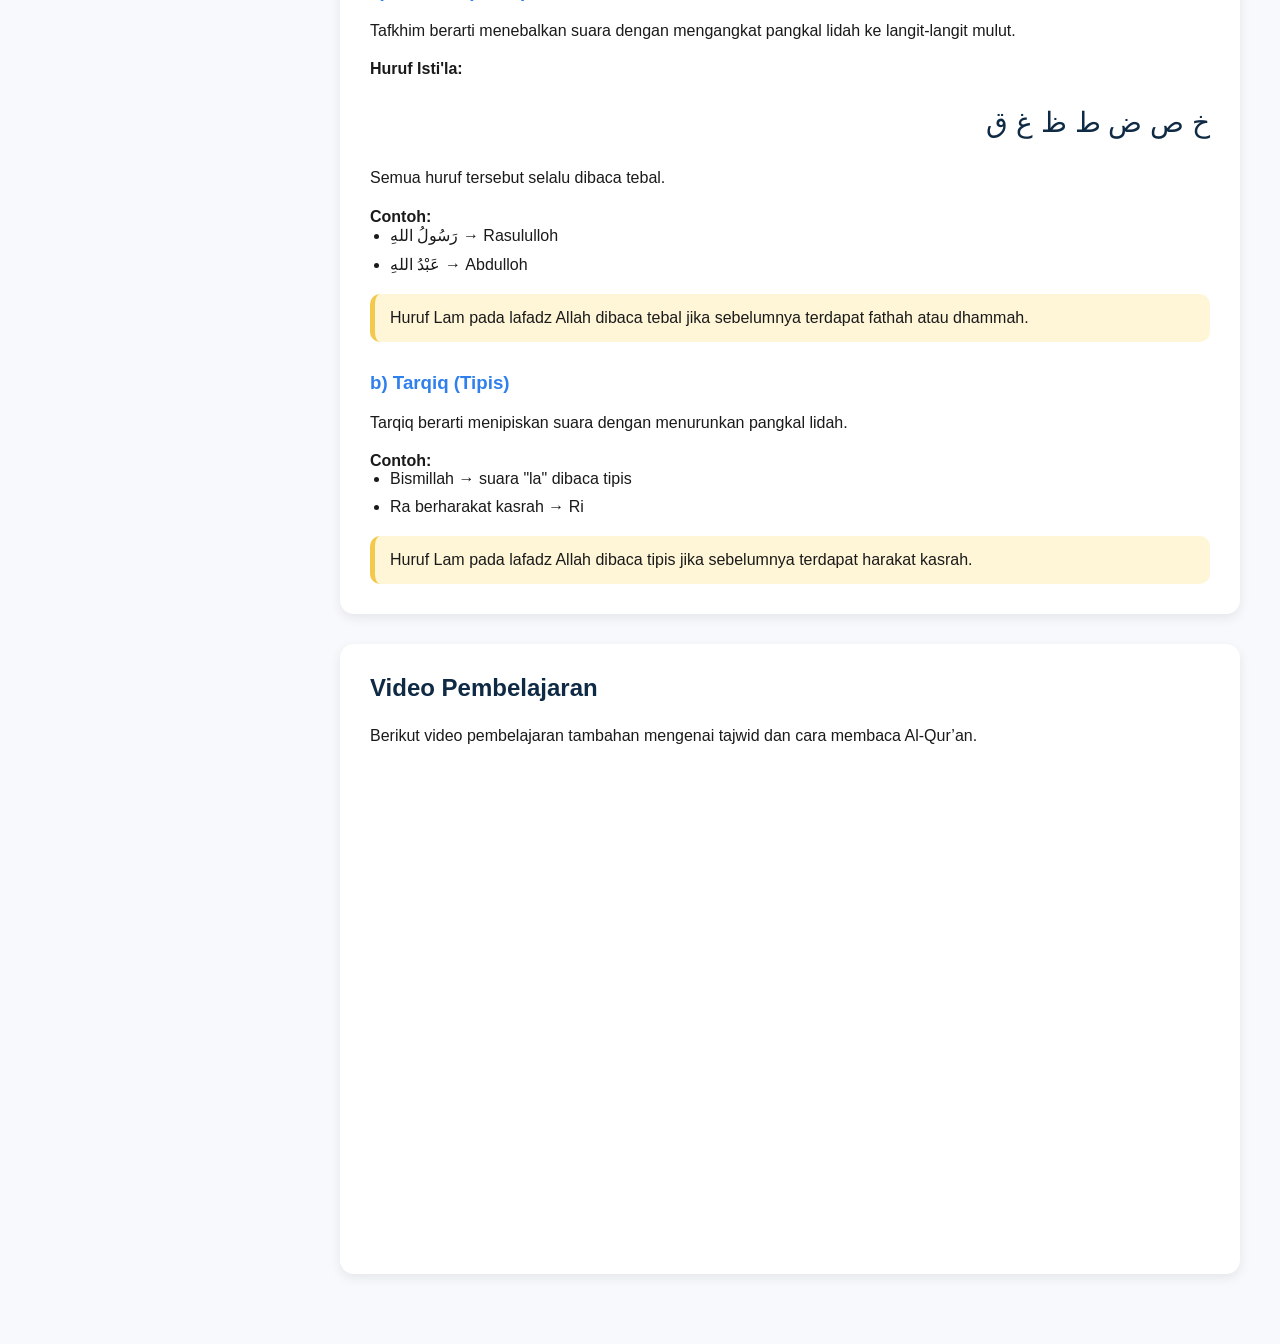
==== commit d4fdb5f5: "Add files via upload" ====
--- a/belajar.html
+++ b/belajar.html
@@ -6,12 +6,12 @@
 
     <title>Pusat Pembelajaran Detektif Tajwid</title>
 
-    <!-- CSS Utama -->
+    <!-- File CSS utama -->
     <link rel="stylesheet" href="style.css">
 
     <style>
 
-        /* ================= LMS LAYOUT ================= */
+        /* ================= HEADER ================= */
 
         .learning-header{
             background: var(--primary);
@@ -22,6 +22,8 @@
         .learning-header h1{
             margin-bottom: 15px;
         }
+
+        /* ================= LAYOUT LMS ================= */
 
         .learning-layout{
             display: flex;
@@ -43,13 +45,14 @@
 
         .sidebar h3{
             margin-bottom: 20px;
+            color: var(--primary);
         }
 
         .sidebar ul{
             list-style: none;
         }
 
-        .sidebar ul li{
+        .sidebar li{
             margin-bottom: 15px;
         }
 
@@ -64,8 +67,8 @@
         }
 
         .subbab{
+            margin-left: 15px;
             margin-top: 10px;
-            margin-left: 15px;
         }
 
         .subbab li{
@@ -83,25 +86,20 @@
         .content-card{
             background: var(--card);
             padding: 30px;
-            border-radius: 12px;
+            border-radius: 14px;
             margin-bottom: 30px;
-            box-shadow: 0 4px 10px rgba(0,0,0,0.08);
+            box-shadow: 0 4px 12px rgba(0,0,0,0.08);
         }
 
         .content-card h2{
+            color: var(--primary);
             margin-bottom: 20px;
-            color: var(--primary);
         }
 
         .content-card h3{
+            color: var(--secondary);
             margin-top: 30px;
             margin-bottom: 15px;
-            color: var(--secondary);
-        }
-
-        .content-card h4{
-            margin-top: 20px;
-            margin-bottom: 10px;
         }
 
         .content-card p{
@@ -118,22 +116,22 @@
             margin-bottom: 10px;
         }
 
-        /* ================= BOX CATATAN ================= */
+        /* ================= BOX PENTING ================= */
 
         .note-box{
-            background: #fff7d6;
+            background: #fff6d8;
             border-left: 5px solid var(--accent);
             padding: 15px;
-            border-radius: 8px;
+            border-radius: 10px;
             margin-top: 20px;
         }
 
-        /* ================= ARABIC TEXT ================= */
+        /* ================= ARABIC ================= */
 
         .arabic-text{
-            font-size: 28px;
             direction: rtl;
             text-align: right;
+            font-size: 28px;
             margin: 20px 0;
             color: var(--primary);
         }
@@ -152,10 +150,9 @@
             display: none;
             background: #ddd;
             padding: 40px;
+            text-align: center;
             border-radius: 10px;
-            justify-content: center;
-            align-items: center;
-            text-align: center;
+            margin-top: 20px;
         }
 
         /* ================= VIDEO ================= */
@@ -187,11 +184,11 @@
             border: none;
             padding: 10px 15px;
             border-radius: 8px;
+            cursor: pointer;
             margin-bottom: 20px;
-            cursor: pointer;
-        }
-
-        @media(max-width: 900px){
+        }
+
+        @media(max-width:900px){
 
             .learning-layout{
                 flex-direction: column;
@@ -229,17 +226,19 @@
 <!-- ================= HEADER ================= -->
 
 <header class="learning-header">
+
     <div class="container">
 
         <h1>Pusat Pembelajaran Detektif Tajwid</h1>
 
         <p>
-            Halaman ini berisi materi pembelajaran sifat-sifat huruf
-            dalam ilmu tajwid yang disusun secara sistematis,
-            interaktif, dan mudah dipahami.
+            Halaman ini berisi materi pembelajaran tajwid
+            mengenai Qolqolah, Tafkhim, dan Tarqiq
+            yang disusun secara sistematis dan mudah dipahami.
         </p>
 
     </div>
+
 </header>
 
 <!-- ================= LAYOUT LMS ================= -->
@@ -256,39 +255,30 @@
 
         <div class="sidebar-content">
 
-            <h3>Daftar Bab</h3>
+            <h3>Daftar Materi</h3>
 
             <ul>
 
                 <li>
-                    <a href="#bab1">BAB 1 - Pengertian Sifat Huruf</a>
+                    <a href="#qolqolah">Qolqolah</a>
 
                     <ul class="subbab">
-                        <li><a href="#pengertian">A. Pengertian Sifat Huruf</a></li>
-                        <li><a href="#hubungan">B. Hubungan Makhraj dan Sifat Huruf</a></li>
+                        <li><a href="#sughro">Qolqolah Sughro</a></li>
+                        <li><a href="#kubro">Qolqolah Kubro</a></li>
                     </ul>
                 </li>
 
                 <li>
-                    <a href="#bab2">BAB 2 - Sifat Lazim Huruf</a>
+                    <a href="#tafkhim-tarqiq">Tafkhim dan Tarqiq</a>
 
                     <ul class="subbab">
-                        <li><a href="#jahr">1. Jahr</a></li>
-                        <li><a href="#hams">2. Hams</a></li>
-                        <li><a href="#syiddah">3. Syiddah</a></li>
-                        <li><a href="#rakhawah">4. Rakhawah</a></li>
-                        <li><a href="#tawassuth">5. Tawassuth</a></li>
-                        <li><a href="#qalqalah">6. Qalqalah</a></li>
+                        <li><a href="#tafkhim">Tafkhim</a></li>
+                        <li><a href="#tarqiq">Tarqiq</a></li>
                     </ul>
                 </li>
 
                 <li>
-                    <a href="#bab3">BAB 3 - Sifat ‘Aridh Huruf</a>
-
-                    <ul class="subbab">
-                        <li><a href="#tafkhim">B. Tafkhim</a></li>
-                        <li><a href="#tarqiq">C. Tarqiq</a></li>
-                    </ul>
+                    <a href="#video">Video Pembelajaran</a>
                 </li>
 
             </ul>
@@ -297,7 +287,7 @@
 
     </aside>
 
-    <!-- ================= MAIN CONTENT ================= -->
+    <!-- ================= CONTENT ================= -->
 
     <main class="learning-content">
 
@@ -305,19 +295,19 @@
 
         <section class="content-card">
 
-            <h2>Materi Sifat-Sifat Huruf</h2>
+            <h2>Materi Tajwid: Qolqolah, Tafkhim, dan Tarqiq</h2>
 
             <p>
-                Materi ini membahas berbagai sifat huruf dalam ilmu tajwid,
-                mulai dari pengertian sifat huruf,
-                sifat lazim, hingga tafkhim dan tarqiq.
+                Materi ini membahas hukum bacaan Qolqolah,
+                serta cara membaca huruf secara tebal (tafkhim)
+                dan tipis (tarqiq) dalam ilmu tajwid.
             </p>
 
             <img
                 src="https://i.ibb.co.com/tTFQFKSk/Poster-Makharijul-Huruf.png"
                 alt="Belajar Huruf Hijaiyah"
                 class="content-image"
-                onerror="this.style.display='none'; this.nextElementSibling.style.display='flex';"
+                onerror="this.style.display='none'; this.nextElementSibling.style.display='block';"
             >
 
             <div class="image-fallback">
@@ -326,218 +316,197 @@
 
         </section>
 
-        <!-- ================= BAB 1 ================= -->
-
-        <section class="content-card" id="bab1">
-
-            <h2>BAB 1 – Pengertian Sifat Huruf dalam Ilmu Tajwid</h2>
-
-            <div id="pengertian">
-
-                <h3>A. Pengertian Sifat Huruf</h3>
+        <!-- ================= QOLQOLAH ================= -->
+
+        <section class="content-card" id="qolqolah">
+
+            <h2>Qolqolah</h2>
+
+            <p>
+                Qolqolah secara bahasa berarti getaran atau pantulan.
+                Secara istilah adalah membunyikan huruf tertentu
+                dengan suara tambahan (pantulan)
+                karena huruf tersebut sukun atau diwaqafkan.
+            </p>
+
+            <div class="note-box">
+
+                <strong>Huruf Qolqolah:</strong>
+
+                <p class="arabic-text">
+                    ق ط ب ج د
+                </p>
 
                 <p>
-                    Sifat huruf adalah karakter atau keadaan
-                    yang melekat pada huruf hijaiyah ketika diucapkan.
-                </p>
+                    Sering disingkat:
+                    <strong>Qutbu Jadin</strong> atau
+                    <strong>Baju Ditoko</strong>
+                </p>
+
+            </div>
+
+            <!-- QOLQOLAH SUGHRO -->
+
+            <div id="sughro">
+
+                <h3>a) Qolqolah Sughro</h3>
 
                 <p>
-                    Jika makhraj menjelaskan dari mana huruf keluar,
-                    maka sifat huruf menjelaskan bagaimana cara huruf diucapkan.
-                </p>
+                    Terjadi jika huruf qalqalah bersukun asli
+                    dan berada di tengah kata.
+                    Pantulannya tidak terlalu kuat.
+                </p>
+
+                <h4>Contoh:</h4>
+
+                <ul>
+                    <li>
+                        <span class="arabic-text">یَقۡطَعُوۡنَ</span>
+                        (Yaq-tho'uun)
+                    </li>
+
+                    <li>
+                        <span class="arabic-text">یَدۡخُلُوۡنَ</span>
+                        (Yad-khuluun)
+                    </li>
+                </ul>
+
+            </div>
+
+            <!-- QOLQOLAH KUBRO -->
+
+            <div id="kubro">
+
+                <h3>b) Qolqolah Kubro</h3>
+
+                <p>
+                    Terjadi jika huruf qalqalah berada di akhir kalimat
+                    karena dibaca waqaf (berhenti).
+                    Pantulannya lebih kuat dan jelas.
+                </p>
+
+                <h4>Contoh:</h4>
+
+                <ul>
+                    <li>
+                        <span class="arabic-text">
+                            مِنۡ وَرَآئِهِمۡ مُحِیۡطٌ
+                        </span>
+                        (Muhii-th)
+                    </li>
+
+                    <li>
+                        <span class="arabic-text">
+                            لَہَبٍ وَّ تَبَّ
+                        </span>
+                        (Wa tabb)
+                    </li>
+                </ul>
 
                 <div class="note-box">
-                    Dengan memahami sifat huruf,
-                    seseorang dapat membaca Al-Qur’an dengan lebih fasih
-                    dan menghindari kesalahan pelafalan.
+                    Jika terdapat tasydid seperti pada kata
+                    <strong>"Tabb"</strong>,
+                    maka pantulan ditekan sejenak
+                    lalu dilepaskan.
                 </div>
 
             </div>
 
-            <div id="hubungan">
-
-                <h3>B. Hubungan Makhraj dan Sifat Huruf</h3>
+        </section>
+
+        <!-- ================= TAFKHIM TARQIQ ================= -->
+
+        <section class="content-card" id="tafkhim-tarqiq">
+
+            <h2>Tafkhim dan Tarqiq</h2>
+
+            <p>
+                Dalam ilmu tajwid,
+                hukum ini membahas cara membaca huruf
+                secara tebal atau tipis,
+                khususnya pada huruf Ra (ر)
+                dan Lam pada lafadz Allah.
+            </p>
+
+            <!-- TAFKHIM -->
+
+            <div id="tafkhim">
+
+                <h3>a) Tafkhim (Tebal)</h3>
 
                 <p>
-                    Makhraj dan sifat huruf saling berkaitan.
-                    Makhraj menentukan tempat keluarnya huruf,
-                    sedangkan sifat menentukan karakter suara huruf.
+                    Tafkhim berarti menebalkan suara
+                    dengan mengangkat pangkal lidah
+                    ke langit-langit mulut.
+                </p>
+
+                <h4>Huruf Isti'la:</h4>
+
+                <p class="arabic-text">
+                    خ ص ض ط ظ غ ق
                 </p>
 
                 <p>
-                    Contoh:
-                </p>
+                    Semua huruf tersebut selalu dibaca tebal.
+                </p>
+
+                <h4>Contoh:</h4>
 
                 <ul>
-                    <li>Huruf ص dibaca tebal karena tafkhim</li>
-                    <li>Huruf س dibaca tipis karena tarqiq</li>
+                    <li>رَسُولُ اللهِ → Rasululloh</li>
+                    <li>عَبْدُ اللهِ → Abdulloh</li>
                 </ul>
 
+                <div class="note-box">
+                    Huruf Lam pada lafadz Allah dibaca tebal
+                    jika sebelumnya terdapat fathah atau dhammah.
+                </div>
+
+            </div>
+
+            <!-- TARQIQ -->
+
+            <div id="tarqiq">
+
+                <h3>b) Tarqiq (Tipis)</h3>
+
+                <p>
+                    Tarqiq berarti menipiskan suara
+                    dengan menurunkan pangkal lidah.
+                </p>
+
+                <h4>Contoh:</h4>
+
+                <ul>
+                    <li>Bismillah → suara "la" dibaca tipis</li>
+                    <li>Ra berharakat kasrah → Ri</li>
+                </ul>
+
+                <div class="note-box">
+                    Huruf Lam pada lafadz Allah dibaca tipis
+                    jika sebelumnya terdapat harakat kasrah.
+                </div>
+
             </div>
 
         </section>
 
-        <!-- ================= BAB 2 ================= -->
-
-        <section class="content-card" id="bab2">
-
-            <h2>BAB 2 – Sifat Lazim Huruf</h2>
-
-            <div id="jahr">
-                <h3>1. Jahr (الجهر)</h3>
-
-                <p>
-                    Jahr adalah sifat huruf yang pengucapannya kuat
-                    sehingga napas tertahan.
-                </p>
-
-                <h4>Contoh Huruf:</h4>
-
-                <p class="arabic-text">
-                    ب، د، ج، ض، ظ، ع
-                </p>
-
-                <ul>
-                    <li>Suara terdengar jelas dan kuat</li>
-                    <li>Napas tidak mengalir</li>
-                </ul>
-            </div>
-
-            <div id="hams">
-                <h3>2. Hams (الهمس)</h3>
-
-                <p>
-                    Hams adalah sifat huruf yang menyebabkan
-                    napas mengalir saat diucapkan.
-                </p>
-
-                <p class="arabic-text">
-                    فَحَثَّهُ شَخْصٌ سَكَتْ
-                </p>
-
-                <ul>
-                    <li>Ada hembusan napas</li>
-                    <li>Suara lebih ringan</li>
-                </ul>
-            </div>
-
-            <div id="syiddah">
-                <h3>3. Syiddah (الشدة)</h3>
-
-                <p>
-                    Syiddah adalah sifat huruf
-                    yang pengucapannya tertahan kuat di makhrajnya.
-                </p>
-
-                <p class="arabic-text">
-                    أَجِدْ قَطٍ بَكَتْ
-                </p>
-            </div>
-
-            <div id="rakhawah">
-                <h3>4. Rakhawah (الرخاوة)</h3>
-
-                <p>
-                    Rakhawah adalah sifat huruf
-                    yang suara dan napasnya mengalir.
-                </p>
-            </div>
-
-            <div id="tawassuth">
-                <h3>5. Tawassuth (التوسط)</h3>
-
-                <p class="arabic-text">
-                    لِنْ عُمَر
-                </p>
-
-                <ul>
-                    <li>Suara tidak terlalu tertahan</li>
-                    <li>Tidak terlalu mengalir</li>
-                </ul>
-            </div>
-
-            <div id="qalqalah">
-                <h3>6. Qalqalah (القلقلة)</h3>
-
-                <p>
-                    Qalqalah adalah sifat memantul
-                    pada huruf tertentu ketika sukun.
-                </p>
-
-                <p class="arabic-text">
-                    قُطْبُ جَدٍ
-                </p>
-
-            </div>
-
-        </section>
-
-        <!-- ================= BAB 3 ================= -->
-
-        <section class="content-card" id="bab3">
-
-            <h2>BAB 3 – Sifat ‘Aridh Huruf</h2>
-
-            <div id="tafkhim">
-
-                <h3>B. Tafkhim (التفخيم)</h3>
-
-                <p>
-                    Tafkhim adalah membaca huruf
-                    dengan suara tebal atau berat.
-                </p>
-
-                <p class="arabic-text">
-                    خُصَّ ضَغْطٍ قِظْ
-                </p>
-
-                <ul>
-                    <li>Suara terdengar tebal</li>
-                    <li>Rongga mulut terasa penuh</li>
-                </ul>
-
-            </div>
-
-            <div id="tarqiq">
-
-                <h3>C. Tarqiq (الترقيق)</h3>
-
-                <p>
-                    Tarqiq adalah membaca huruf
-                    dengan suara tipis atau ringan.
-                </p>
-
-                <ul>
-                    <li>Suara ringan</li>
-                    <li>Tidak ditebalkan</li>
-                </ul>
-
-            </div>
-
-            <div class="note-box">
-                Memahami tafkhim dan tarqiq sangat penting
-                agar bacaan Al-Qur’an tetap benar,
-                indah, dan sesuai kaidah tajwid.
-            </div>
-
-        </section>
-
         <!-- ================= VIDEO ================= -->
 
-        <section class="content-card">
+        <section class="content-card" id="video">
 
             <h2>Video Pembelajaran</h2>
 
             <p>
                 Berikut video pembelajaran tambahan
-                untuk membantu memahami sifat-sifat huruf.
+                mengenai tajwid dan cara membaca Al-Qur’an.
             </p>
 
             <div class="video-wrapper">
 
                 <iframe
                     src="https://www.youtube.com/embed/4powvv57gdY"
-                    title="Video Pembelajaran"
+                    title="Video Pembelajaran Tajwid"
                     allowfullscreen>
                 </iframe>
 
